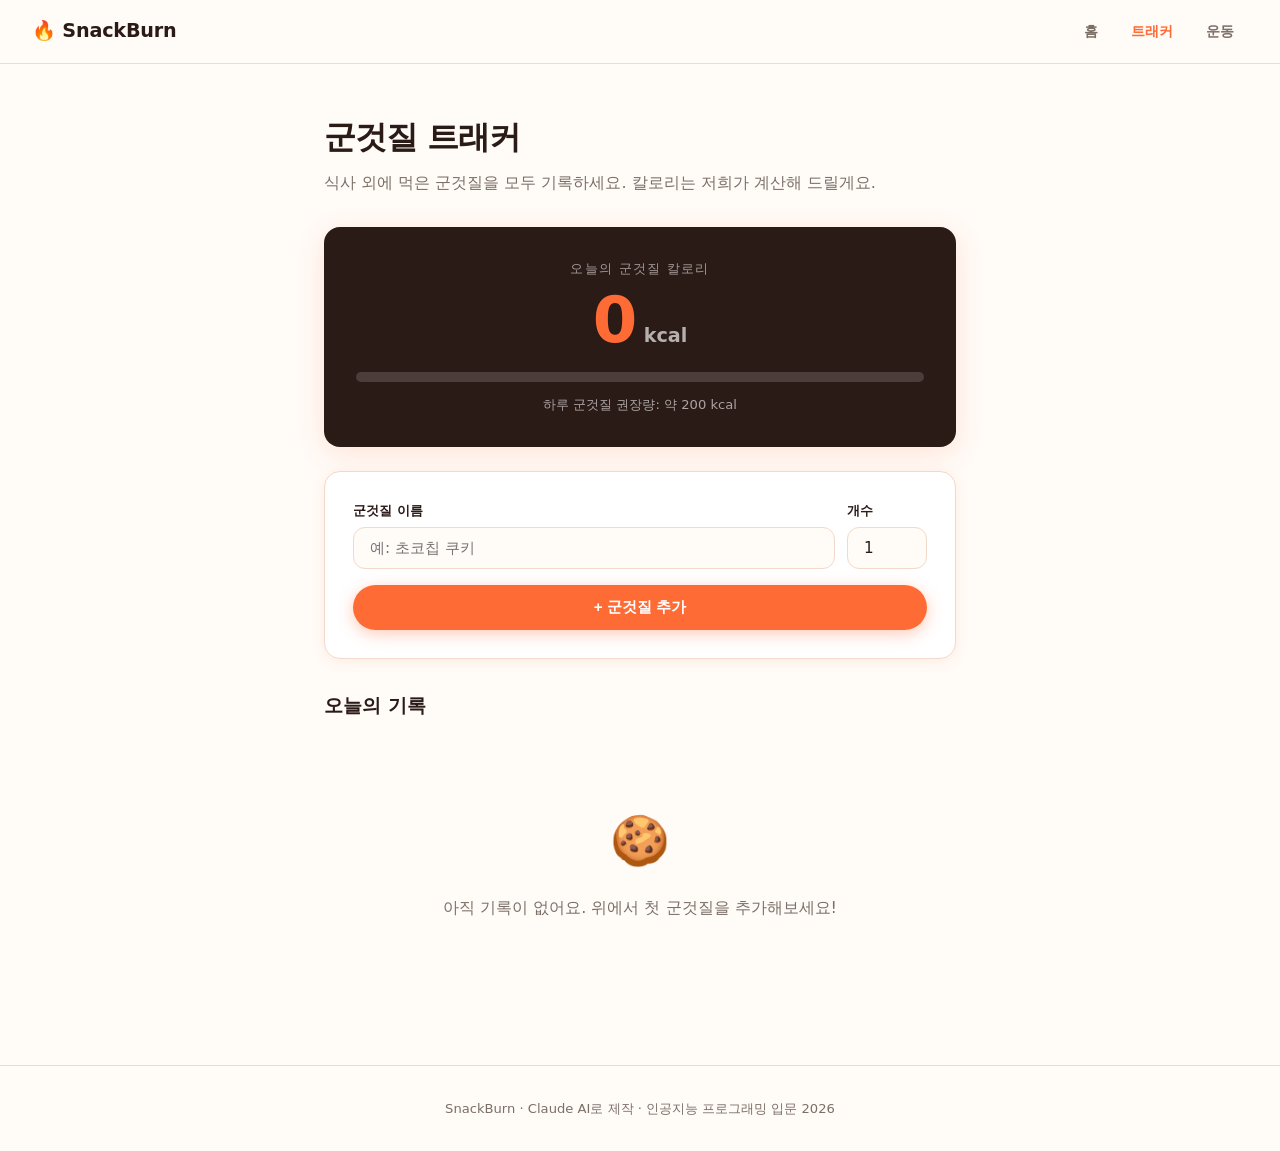
==== tracker.html @ 4776e275 "Add files via upload" ====
<!DOCTYPE html>
<html lang="ko">
<head>
  <meta charset="UTF-8" />
  <meta name="viewport" content="width=device-width, initial-scale=1.0" />
  <title>트래커 — SnackBurn</title>
  <link rel="stylesheet" href="style.css" />
</head>
<body>
  <!-- NAV -->
  <nav class="navbar">
    <a href="index.html" class="nav-logo">🔥 SnackBurn</a>
    <button class="nav-toggle" onclick="toggleNav()" aria-label="메뉴">☰</button>
    <ul class="nav-links" id="navLinks">
      <li><a href="index.html">홈</a></li>
      <li><a href="tracker.html" class="active">트래커</a></li>
      <li><a href="workout.html">운동</a></li>
    </ul>
  </nav>

  <main class="page-main">
    <div class="page-header">
      <h1>군것질 트래커</h1>
      <p>식사 외에 먹은 군것질을 모두 기록하세요. 칼로리는 저희가 계산해 드릴게요.</p>
    </div>

    <!-- TOTAL DISPLAY -->
    <section class="total-card">
      <p class="total-label">오늘의 군것질 칼로리</p>
      <div class="total-num"><span id="totalCalories">0</span><span class="total-unit">kcal</span></div>
      <div class="progress-track">
        <div class="progress-fill" id="progressFill"></div>
      </div>
      <p class="progress-hint" id="progressHint">하루 군것질 권장량: 약 200 kcal</p>
    </section>

    <!-- ADD FORM -->
    <section class="card add-form">
      <div class="add-row">
        <div class="form-group grow">
          <label for="snackName">군것질 이름</label>
          <input type="text" id="snackName" placeholder="예: 초코칩 쿠키"
                 onkeydown="if(event.key==='Enter') addSnack()" />
        </div>
        <div class="form-group qty">
          <label for="snackQty">개수</label>
          <input type="number" id="snackQty" value="1" min="1" max="20" />
        </div>
      </div>
      <div id="formError" class="error-msg hidden"></div>
      <button class="btn-primary" id="addBtn" onclick="addSnack()">+ 군것질 추가</button>
    </section>

    <!-- SNACK LIST -->
    <section class="snack-list-section">
      <div class="list-header">
        <h2>오늘의 기록</h2>
        <button class="btn-ghost btn-sm hidden" id="clearBtn" onclick="confirmClear()">전체 삭제</button>
      </div>

      <div class="empty-state hidden" id="emptyState">
        <div class="empty-icon">🍪</div>
        <p>아직 기록이 없어요. 위에서 첫 군것질을 추가해보세요!</p>
      </div>

      <ul class="snack-list" id="snackList"></ul>
    </section>

    <a href="workout.html" class="btn-secondary full hidden" id="workoutCta">어떻게 태울지 보기 →</a>
  </main>

  <!-- CLEAR CONFIRM MODAL -->
  <div class="modal-overlay hidden" id="modalOverlay">
    <div class="modal">
      <h3>오늘 기록을 모두 지울까요?</h3>
      <p>오늘 기록한 모든 군것질이 삭제됩니다.</p>
      <div class="modal-btns">
        <button class="btn-ghost" onclick="closeModal()">취소</button>
        <button class="btn-danger" onclick="doClear()">삭제</button>
      </div>
    </div>
  </div>

  <footer class="footer">
    <p>SnackBurn · Claude AI로 제작 · 인공지능 프로그래밍 입문 2026</p>
  </footer>

  <script src="storage.js"></script>
  <script>
    const GUIDELINE = 200; // 진행 바 기준이 되는 하루 군것질 권장 칼로리

    function toggleNav() {
      document.getElementById('navLinks').classList.toggle('open');
    }

    function show(id) { document.getElementById(id).classList.remove('hidden'); }
    function hide(id) { document.getElementById(id).classList.add('hidden'); }
    function setError(msg) {
      const el = document.getElementById('formError');
      el.textContent = msg;
      el.classList.toggle('hidden', !msg);
    }

    // ── 군것질 추가 ───────────────────────────────────────────
    async function addSnack() {
      const name = document.getElementById('snackName').value.trim();
      const qty = parseInt(document.getElementById('snackQty').value) || 1;
      setError('');

      if (!name) return setError('군것질 이름을 먼저 입력하세요.');

      const btn = document.getElementById('addBtn');
      btn.disabled = true;
      btn.textContent = '계산 중…';

      try {
        const prompt = `다음 군것질의 칼로리를 추정해줘: "${name}", 개수: ${qty}개.

반드시 아래 형식의 유효한 JSON 객체만 반환해줘 (마크다운, 추가 설명 없이):
{ "calories": 숫자, "note": "이 군것질에 대한 짧고 친근한 한 줄 코멘트(한국어)" }

calories 값은 주어진 개수에 대한 총 칼로리를 하나의 정수로 표현해줘. 입력이 음식이 아니라면 { "calories": 0, "note": "이건 군것질이 아닌 것 같아요!" } 를 반환해줘.`;

        const response = await fetch('https://api.anthropic.com/v1/messages', {
          method: 'POST',
          headers: { 'Content-Type': 'application/json' },
          body: JSON.stringify({
            model: 'claude-sonnet-4-6',
            max_tokens: 300,
            messages: [{ role: 'user', content: prompt }]
          })
        });
        if (!response.ok) throw new Error('API error');
        const data = await response.json();
        let raw = data.content.map(b => b.type === 'text' ? b.text : '').join('');
        raw = raw.replace(/```json\s*/gi, '').replace(/```\s*/g, '').trim();
        const result = JSON.parse(raw);

        if (!result.calories || result.calories <= 0) {
          setError(result.note || '이건 군것질이 아닌 것 같아요. 다시 시도해보세요!');
          return;
        }

        SnackStore.addSnack({
          id: Date.now().toString(),
          name: name,
          qty: qty,
          calories: Math.round(result.calories),
          note: result.note || ''
        });

        document.getElementById('snackName').value = '';
        document.getElementById('snackQty').value = '1';
        render();

      } catch (err) {
        console.error(err);
        setError('칼로리를 계산하지 못했어요. 다시 시도해주세요.');
      } finally {
        btn.disabled = false;
        btn.textContent = '+ 군것질 추가';
      }
    }

    // ── 군것질 삭제 ───────────────────────────────────────────
    function removeSnack(id) {
      SnackStore.removeSnack(id);
      render();
    }

    // ── 전체 삭제 ─────────────────────────────────────────────
    function confirmClear() { show('modalOverlay'); }
    function closeModal() { hide('modalOverlay'); }
    function doClear() {
      SnackStore.clearDay();
      closeModal();
      render();
    }
    document.getElementById('modalOverlay').addEventListener('click', function(e) {
      if (e.target === this) closeModal();
    });

    // ── 렌더링 ────────────────────────────────────────────────
    function render() {
      const snacks = SnackStore.getToday();
      const total = snacks.reduce((s, x) => s + (x.calories || 0), 0);

      // 합계 + 진행 바
      document.getElementById('totalCalories').textContent = total;
      const pct = Math.min((total / GUIDELINE) * 100, 100);
      const fill = document.getElementById('progressFill');
      fill.style.width = pct + '%';
      fill.style.background = total > GUIDELINE ? 'var(--danger)' : 'var(--accent)';
      document.getElementById('progressHint').textContent =
        total > GUIDELINE
          ? `권장량(약 ${GUIDELINE} kcal)보다 ${total - GUIDELINE} kcal 초과`
          : `하루 군것질 권장량: 약 ${GUIDELINE} kcal`;

      // 목록
      const list = document.getElementById('snackList');
      list.innerHTML = '';
      if (snacks.length === 0) {
        show('emptyState');
        hide('clearBtn');
        hide('workoutCta');
      } else {
        hide('emptyState');
        show('clearBtn');
        show('workoutCta');
        snacks.forEach(s => {
          const li = document.createElement('li');
          li.className = 'snack-item';
          li.innerHTML = `
            <div class="snack-emoji">${snackEmoji(s.name)}</div>
            <div class="snack-info">
              <span class="snack-name">${escHtml(s.name)}${s.qty > 1 ? ` ×${s.qty}` : ''}</span>
              ${s.note ? `<span class="snack-note">${escHtml(s.note)}</span>` : ''}
            </div>
            <span class="snack-cal">${s.calories} kcal</span>
            <button class="snack-remove" onclick="removeSnack('${s.id}')" aria-label="삭제">✕</button>
          `;
          list.appendChild(li);
        });
      }
    }

    // ── 헬퍼 ──────────────────────────────────────────────────
    const FOOD_EMOJIS = {
      '초코': '🍫', 'choc': '🍫', '쿠키': '🍪', 'cookie': '🍪', '과자': '🍪',
      '칩': '🍟', 'chip': '🍟', '감자': '🍟', '콜라': '🥤', 'cola': '🥤', '음료': '🥤', '사이다': '🥤',
      '커피': '☕', 'coffee': '☕', '라떼': '☕', 'latte': '☕', '케이크': '🍰', 'cake': '🍰',
      '사탕': '🍬', 'candy': '🍬', '젤리': '🍬', '아이스': '🍦', '아이스크림': '🍦', 'ice': '🍦',
      '도넛': '🍩', 'donut': '🍩', '피자': '🍕', 'pizza': '🍕', '버거': '🍔', '햄버거': '🍔',
      '빵': '🍞', 'bread': '🍞', '바나나': '🍌', '사과': '🍎', '견과': '🥜', '땅콩': '🥜',
      '팝콘': '🍿', 'popcorn': '🍿', '주스': '🧃', 'juice': '🧃', '초콜릿': '🍫'
    };
    function snackEmoji(name) {
      const lower = name.toLowerCase();
      for (const key in FOOD_EMOJIS) {
        if (lower.includes(key.toLowerCase())) return FOOD_EMOJIS[key];
      }
      return '🍴';
    }
    function escHtml(s) {
      return String(s).replace(/&/g,'&amp;').replace(/</g,'&lt;')
        .replace(/>/g,'&gt;').replace(/"/g,'&quot;');
    }

    render();
  </script>
</body>
</html>
---- style.css ----
/* ── Variables ────────────────────────────────────────────── */
:root {
  --ink:        #2B1B17;   /* deep cocoa */
  --accent:     #FF6B35;   /* vivid orange - burn/energy */
  --accent-dk:  #E8551F;
  --green:      #16A34A;   /* exercise / positive */
  --green-dk:   #15803D;
  --bg:         #FFFBF7;   /* warm off-white */
  --surface:    #FFFFFF;
  --border:     #F2D9C9;   /* soft peach */
  --mid-gray:   #7C6F68;   /* warm gray */
  --light-bg:   #FFF4ED;   /* warm cream */
  --danger:     #EF4444;
  --nav-h:      64px;
  --radius:     16px;
  --shadow:     0 2px 14px rgba(255,107,53,.10);
  --shadow-md:  0 6px 28px rgba(255,107,53,.16);
}

*, *::before, *::after { box-sizing: border-box; margin: 0; padding: 0; }
html { scroll-behavior: smooth; }
body {
  font-family: system-ui, -apple-system, 'Segoe UI', sans-serif;
  background: var(--bg);
  color: var(--ink);
  line-height: 1.6;
  padding-top: var(--nav-h);
}

/* ── Nav ──────────────────────────────────────────────────── */
.navbar {
  position: fixed; top: 0; left: 0; right: 0; z-index: 100;
  height: var(--nav-h);
  background: rgba(255,251,247,.92);
  backdrop-filter: blur(12px);
  border-bottom: 1px solid var(--border);
  display: flex; align-items: center; justify-content: space-between;
  padding: 0 2rem; gap: 1rem;
}
.nav-logo {
  font-size: 1.2rem; font-weight: 800; color: var(--ink);
  text-decoration: none; letter-spacing: -.01em; flex-shrink: 0;
}
.nav-links { list-style: none; display: flex; gap: .25rem; }
.nav-links a {
  text-decoration: none; color: var(--mid-gray);
  font-size: .9rem; font-weight: 600; padding: .4rem .9rem;
  border-radius: 10px; transition: color .2s, background .2s;
}
.nav-links a:hover { color: var(--accent); background: var(--light-bg); }
.nav-links a.active { color: var(--accent); }
.nav-toggle {
  display: none; background: none; border: none; font-size: 1.4rem;
  cursor: pointer; color: var(--ink);
}
@media (max-width: 640px) {
  .nav-toggle { display: block; }
  .nav-links {
    display: none; flex-direction: column; position: absolute;
    top: var(--nav-h); left: 0; right: 0;
    background: var(--surface); border-bottom: 1px solid var(--border);
    padding: 1rem; gap: .25rem;
  }
  .nav-links.open { display: flex; }
}

/* ── Buttons ──────────────────────────────────────────────── */
.btn-primary {
  display: inline-block; background: var(--accent); color: #fff;
  font-weight: 700; font-size: .95rem; padding: .75rem 1.7rem;
  border-radius: 50px; border: none; cursor: pointer;
  text-decoration: none; transition: background .2s, transform .1s, box-shadow .2s;
  box-shadow: 0 4px 16px rgba(255,107,53,.35);
}
.btn-primary:hover { background: var(--accent-dk); transform: translateY(-1px); box-shadow: 0 6px 20px rgba(255,107,53,.42); }
.btn-primary:active { transform: translateY(0); }
.btn-primary:disabled { opacity: .6; cursor: not-allowed; transform: none; }

.btn-secondary {
  display: inline-block; background: var(--green); color: #fff;
  font-weight: 700; font-size: .95rem; padding: .75rem 1.7rem;
  border-radius: 50px; border: none; cursor: pointer; text-decoration: none;
  transition: background .2s, transform .1s; box-shadow: 0 4px 16px rgba(22,163,74,.30);
}
.btn-secondary:hover { background: var(--green-dk); transform: translateY(-1px); }
.btn-secondary.full { width: 100%; text-align: center; margin-top: 1.5rem; }

.btn-ghost {
  background: none; border: 1.5px solid var(--border); color: var(--mid-gray);
  font-size: .85rem; font-weight: 600; padding: .45rem .9rem;
  border-radius: 10px; cursor: pointer; transition: border-color .2s, color .2s;
}
.btn-ghost:hover { border-color: var(--accent); color: var(--accent); }
.btn-danger {
  background: var(--danger); color: #fff; border: none;
  font-size: .9rem; font-weight: 600; padding: .5rem 1.2rem;
  border-radius: 10px; cursor: pointer; transition: opacity .2s;
}
.btn-danger:hover { opacity: .85; }
.btn-sm { padding: .35rem .8rem; font-size: .82rem; }

/* ── Cards ────────────────────────────────────────────────── */
.card {
  background: var(--surface);
  border: 1px solid var(--border);
  border-radius: var(--radius);
  padding: 1.75rem;
  box-shadow: var(--shadow);
}

/* ── HERO ─────────────────────────────────────────────────── */
.hero {
  min-height: 78vh; display: flex; align-items: center;
  justify-content: space-between; gap: 3rem;
  max-width: 1100px; margin: 0 auto; padding: 4rem 2rem;
  flex-wrap: wrap;
}
.hero-inner { max-width: 540px; flex: 1 1 360px; }
.hero-eyebrow {
  font-size: .8rem; font-weight: 800; letter-spacing: .12em;
  text-transform: uppercase; color: var(--accent); margin-bottom: .75rem;
}
.hero-title {
  font-size: clamp(2.3rem, 5vw, 3.4rem); font-weight: 900;
  line-height: 1.12; letter-spacing: -.03em; color: var(--ink); margin-bottom: 1rem;
}
.hero-title .accent { color: var(--accent); }
.hero-sub {
  font-size: 1.1rem; color: var(--mid-gray); line-height: 1.7;
  margin-bottom: 2rem; max-width: 440px;
}

/* Today widget */
.today-widget {
  flex: 0 1 280px;
  background: var(--ink); color: #fff;
  border-radius: 24px; padding: 2rem;
  box-shadow: var(--shadow-md); text-align: center;
}
.tw-label { font-size: .8rem; text-transform: uppercase; letter-spacing: .1em; color: rgba(255,255,255,.55); margin-bottom: .75rem; }
.tw-calorie { display: flex; align-items: baseline; justify-content: center; gap: .4rem; margin-bottom: .5rem; }
.tw-num { font-size: 3.6rem; font-weight: 900; line-height: 1; color: var(--accent); }
.tw-unit { font-size: 1.1rem; color: rgba(255,255,255,.65); font-weight: 600; }
.tw-count { font-size: .9rem; color: rgba(255,255,255,.7); margin-bottom: 1.25rem; }
.tw-link { color: #fff; font-size: .88rem; font-weight: 600; text-decoration: none; border-bottom: 2px solid var(--accent); padding-bottom: 2px; }
.tw-link:hover { color: var(--accent); }

/* ── Concept ──────────────────────────────────────────────── */
.concept { padding: 5rem 2rem; max-width: 1000px; margin: 0 auto; text-align: center; }
.section-title { font-size: 2rem; font-weight: 900; letter-spacing: -.03em; color: var(--ink); margin-bottom: 2.5rem; }
.concept-grid { display: grid; grid-template-columns: repeat(auto-fit, minmax(220px, 1fr)); gap: 1.5rem; }
.concept-card {
  background: var(--surface); border: 1px solid var(--border);
  border-radius: var(--radius); padding: 2rem 1.5rem; box-shadow: var(--shadow);
  transition: transform .2s, box-shadow .2s;
}
.concept-card:hover { transform: translateY(-4px); box-shadow: var(--shadow-md); }
.concept-emoji { font-size: 2.6rem; margin-bottom: .75rem; }
.concept-step { font-size: .72rem; font-weight: 800; text-transform: uppercase; letter-spacing: .12em; color: var(--accent); margin-bottom: .4rem; }
.concept-card h3 { font-size: 1.2rem; margin-bottom: .5rem; }
.concept-card p { font-size: .9rem; color: var(--mid-gray); line-height: 1.6; }

/* ── CTA section ──────────────────────────────────────────── */
.cta-section {
  background: var(--light-bg); text-align: center;
  padding: 4rem 2rem; border-top: 1px solid var(--border);
}
.cta-section h2 { font-size: 2rem; font-weight: 900; letter-spacing: -.03em; margin-bottom: 1.5rem; }

/* ── Page layout ──────────────────────────────────────────── */
.page-main { max-width: 680px; margin: 0 auto; padding: 3rem 1.5rem 5rem; }
.page-header { margin-bottom: 2rem; }
.page-header h1 { font-size: 2rem; font-weight: 900; letter-spacing: -.03em; margin-bottom: .4rem; }
.page-header p { color: var(--mid-gray); }

/* ── Total card (tracker) ─────────────────────────────────── */
.total-card {
  background: var(--ink); color: #fff;
  border-radius: var(--radius); padding: 2rem; text-align: center;
  box-shadow: var(--shadow-md); margin-bottom: 1.5rem;
}
.total-label { font-size: .8rem; text-transform: uppercase; letter-spacing: .1em; color: rgba(255,255,255,.55); margin-bottom: .5rem; }
.total-num { display: flex; align-items: baseline; justify-content: center; gap: .4rem; margin-bottom: 1.25rem; }
.total-num #totalCalories { font-size: 4rem; font-weight: 900; line-height: 1; color: var(--accent); }
.total-unit { font-size: 1.2rem; color: rgba(255,255,255,.65); font-weight: 600; }
.progress-track { height: 10px; background: rgba(255,255,255,.15); border-radius: 50px; overflow: hidden; }
.progress-fill { height: 100%; width: 0%; background: var(--accent); border-radius: 50px; transition: width .5s ease, background .3s; }
.progress-hint { font-size: .82rem; color: rgba(255,255,255,.6); margin-top: .75rem; }

/* ── Add form ─────────────────────────────────────────────── */
.add-form { display: flex; flex-direction: column; gap: 1rem; margin-bottom: 2rem; }
.add-row { display: flex; gap: .75rem; }
.form-group { display: flex; flex-direction: column; gap: .4rem; }
.form-group.grow { flex: 1; }
.form-group.qty { width: 80px; }
.form-group label { font-size: .82rem; font-weight: 700; color: var(--ink); }
input[type=text], input[type=number] {
  width: 100%; padding: .7rem 1rem;
  border: 1.5px solid var(--border); border-radius: 12px;
  font-size: .95rem; font-family: inherit; background: var(--bg); color: var(--ink);
  transition: border-color .2s, box-shadow .2s;
}
input:focus { outline: none; border-color: var(--accent); box-shadow: 0 0 0 3px rgba(255,107,53,.18); }
.error-msg {
  background: #fef2f2; border: 1px solid #fca5a5; color: #b91c1c;
  padding: .65rem 1rem; border-radius: 10px; font-size: .9rem;
}

/* ── Snack list ───────────────────────────────────────────── */
.list-header { display: flex; align-items: center; justify-content: space-between; margin-bottom: 1rem; }
.list-header h2 { font-size: 1.2rem; font-weight: 800; }
.snack-list { list-style: none; display: flex; flex-direction: column; gap: .6rem; }
.snack-item {
  display: flex; align-items: center; gap: .9rem;
  background: var(--surface); border: 1px solid var(--border);
  border-radius: 14px; padding: .8rem 1rem; box-shadow: var(--shadow);
  animation: slideIn .25s ease;
}
@keyframes slideIn { from { opacity: 0; transform: translateY(-6px); } to { opacity: 1; transform: translateY(0); } }
.snack-emoji { font-size: 1.6rem; flex-shrink: 0; }
.snack-info { flex: 1; display: flex; flex-direction: column; min-width: 0; }
.snack-name { font-weight: 700; font-size: .95rem; }
.snack-note { font-size: .78rem; color: var(--mid-gray); }
.snack-cal { font-weight: 800; color: var(--accent); font-size: .95rem; flex-shrink: 0; }
.snack-remove {
  background: none; border: none; color: var(--mid-gray); cursor: pointer;
  font-size: 1rem; padding: .2rem .4rem; border-radius: 6px; transition: color .2s, background .2s;
}
.snack-remove:hover { color: var(--danger); background: #fef2f2; }

/* ── Burn banner (workout) ────────────────────────────────── */
.burn-banner {
  background: linear-gradient(135deg, var(--accent), var(--accent-dk));
  color: #fff; border-radius: var(--radius); padding: 2rem; text-align: center;
  box-shadow: var(--shadow-md); margin-bottom: 2rem;
}
.bb-label { font-size: .8rem; text-transform: uppercase; letter-spacing: .1em; opacity: .8; margin-bottom: .5rem; }
.bb-num { font-size: 2.4rem; font-weight: 900; }
.bb-num #burnCalories { font-size: 3rem; }
.bb-unit { font-size: 1.1rem; font-weight: 600; opacity: .9; }

/* ── Workout grid ─────────────────────────────────────────── */
.workout-grid { display: grid; grid-template-columns: repeat(auto-fit, minmax(150px, 1fr)); gap: 1rem; }
.workout-card {
  background: var(--surface); border: 1px solid var(--border);
  border-radius: var(--radius); padding: 1.75rem 1rem; text-align: center;
  box-shadow: var(--shadow); transition: transform .2s, box-shadow .2s;
}
.workout-card:hover { transform: translateY(-4px); box-shadow: var(--shadow-md); border-color: var(--green); }
.wc-emoji { font-size: 2.4rem; margin-bottom: .5rem; }
.wc-name { font-size: .95rem; font-weight: 700; margin-bottom: .75rem; color: var(--ink); }
.wc-time { color: var(--green); font-weight: 600; }
.wc-min { font-size: 2rem; font-weight: 900; }
.workout-note {
  text-align: center; margin-top: 2rem; font-size: .95rem;
  color: var(--mid-gray); background: var(--light-bg);
  padding: 1rem; border-radius: 12px;
}

/* ── Loading ──────────────────────────────────────────────── */
.loading-box {
  text-align: center; padding: 3rem;
  display: flex; flex-direction: column; align-items: center; gap: 1rem; color: var(--mid-gray);
}
.spinner {
  width: 40px; height: 40px; border: 3px solid var(--border);
  border-top-color: var(--accent); border-radius: 50%; animation: spin .8s linear infinite;
}
@keyframes spin { to { transform: rotate(360deg); } }

/* ── Empty state ──────────────────────────────────────────── */
.empty-state {
  text-align: center; padding: 4rem 2rem;
  display: flex; flex-direction: column; align-items: center; gap: 1rem;
}
.empty-icon { font-size: 3rem; }
.empty-state h2 { font-size: 1.3rem; font-weight: 800; }
.empty-state p { color: var(--mid-gray); }

/* ── Modal ────────────────────────────────────────────────── */
.modal-overlay {
  position: fixed; inset: 0; background: rgba(43,27,23,.5);
  display: flex; align-items: center; justify-content: center; z-index: 200;
}
.modal {
  background: var(--surface); border-radius: var(--radius);
  padding: 2rem; max-width: 360px; width: 90%; box-shadow: 0 20px 60px rgba(0,0,0,.25);
}
.modal h3 { font-size: 1.15rem; margin-bottom: .4rem; }
.modal p { color: var(--mid-gray); font-size: .9rem; margin-bottom: 1.5rem; }
.modal-btns { display: flex; justify-content: flex-end; gap: .75rem; }

/* ── Footer ───────────────────────────────────────────────── */
.footer {
  text-align: center; padding: 2rem; color: var(--mid-gray);
  font-size: .82rem; border-top: 1px solid var(--border);
}
.disclaimer { font-size: .72rem; opacity: .7; margin-top: .5rem; max-width: 480px; margin-left: auto; margin-right: auto; }

/* ── Utilities ────────────────────────────────────────────── */
.hidden { display: none !important; }
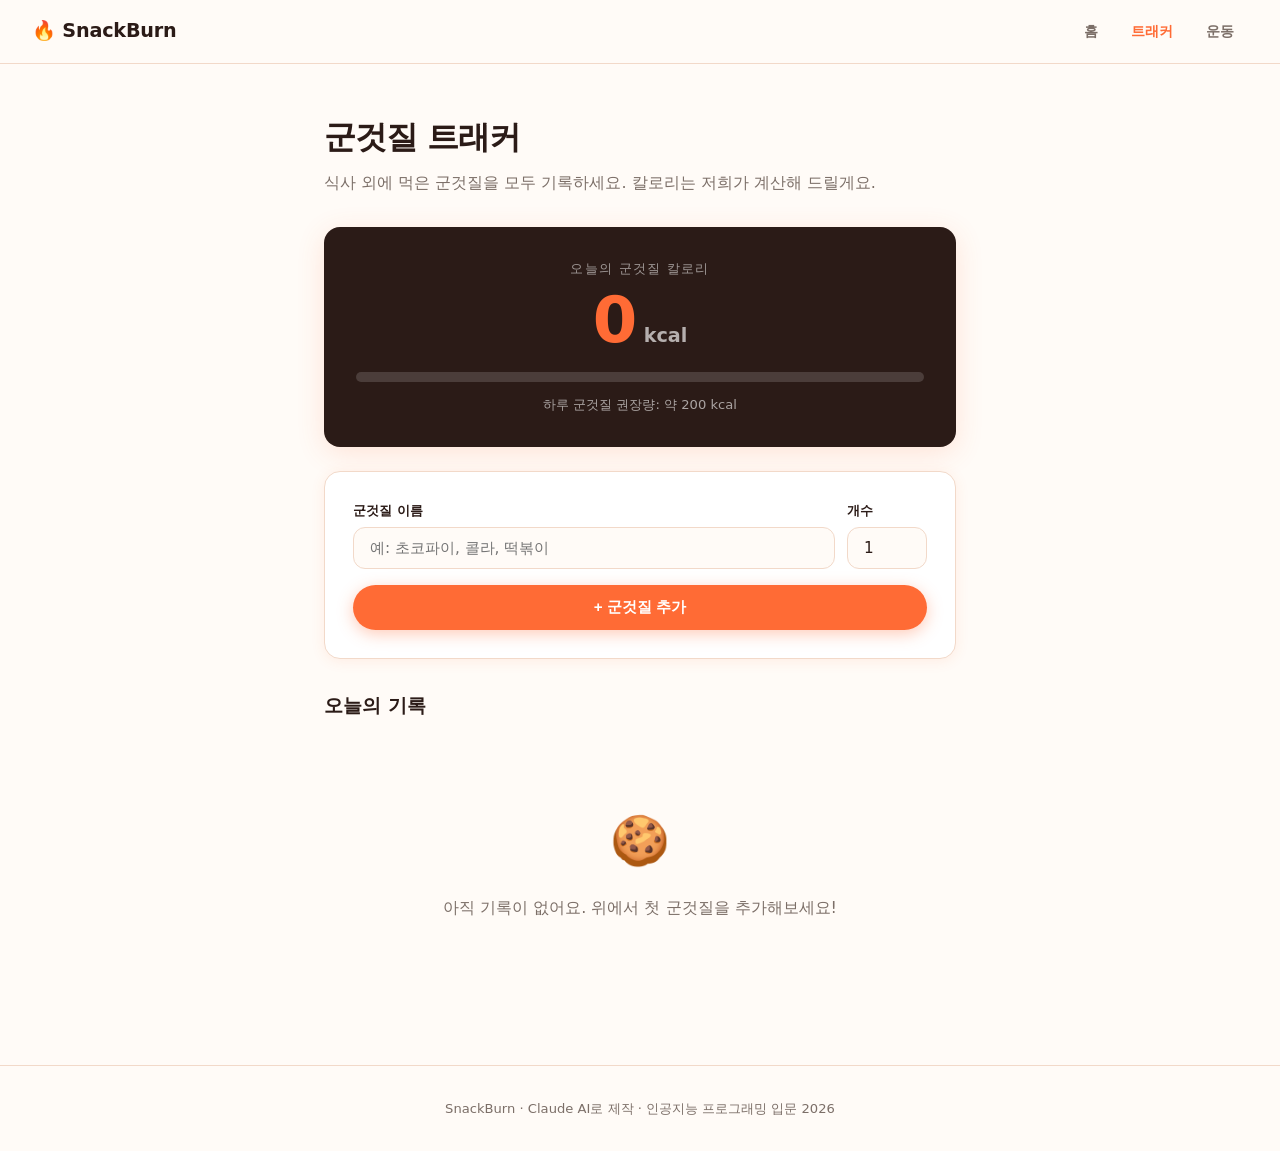
==== commit 0df29efb: "Update tracker.html" ====
--- a/tracker.html
+++ b/tracker.html
@@ -39,7 +39,8 @@
       <div class="add-row">
         <div class="form-group grow">
           <label for="snackName">군것질 이름</label>
-          <input type="text" id="snackName" placeholder="예: 초코칩 쿠키"
+          <input type="text" id="snackName" placeholder="예: 초코파이, 콜라, 떡볶이"
+                 oninput="onNameInput()"
                  onkeydown="if(event.key==='Enter') addSnack()" />
         </div>
         <div class="form-group qty">
@@ -47,6 +48,16 @@
           <input type="number" id="snackQty" value="1" min="1" max="20" />
         </div>
       </div>
+
+      <!-- 직접 입력 영역 (DB에 없을 때만 표시) -->
+      <div class="manual-cal hidden" id="manualCal">
+        <p class="manual-hint">📋 목록에 없는 군것질이에요. 1개당 칼로리를 직접 입력해주세요.</p>
+        <div class="form-group">
+          <label for="manualCalInput">1개당 칼로리 (kcal)</label>
+          <input type="number" id="manualCalInput" placeholder="예: 150" min="1" max="2000" />
+        </div>
+      </div>
+
       <div id="formError" class="error-msg hidden"></div>
       <button class="btn-primary" id="addBtn" onclick="addSnack()">+ 군것질 추가</button>
     </section>
@@ -86,6 +97,7 @@
   </footer>
 
   <script src="storage.js"></script>
+  <script src="snackdata.js"></script>
   <script>
     const GUIDELINE = 200; // 진행 바 기준이 되는 하루 군것질 권장 칼로리
 
@@ -101,65 +113,65 @@
       el.classList.toggle('hidden', !msg);
     }
 
+    // ── 이름 입력 시 DB 매칭 여부 확인 → 직접 입력 영역 표시/숨김 ──
+    function onNameInput() {
+      const name = document.getElementById('snackName').value.trim();
+      const manual = document.getElementById('manualCal');
+      if (!name) {
+        hide('manualCal');
+        return;
+      }
+      const found = lookupSnack(name);
+      if (found) {
+        hide('manualCal');
+      } else {
+        show('manualCal');
+      }
+    }
+
     // ── 군것질 추가 ───────────────────────────────────────────
-    async function addSnack() {
+    function addSnack() {
       const name = document.getElementById('snackName').value.trim();
       const qty = parseInt(document.getElementById('snackQty').value) || 1;
       setError('');
 
       if (!name) return setError('군것질 이름을 먼저 입력하세요.');
 
-      const btn = document.getElementById('addBtn');
-      btn.disabled = true;
-      btn.textContent = '계산 중…';
-
-      try {
-        const prompt = `다음 군것질의 칼로리를 추정해줘: "${name}", 개수: ${qty}개.
-
-반드시 아래 형식의 유효한 JSON 객체만 반환해줘 (마크다운, 추가 설명 없이):
-{ "calories": 숫자, "note": "이 군것질에 대한 짧고 친근한 한 줄 코멘트(한국어)" }
-
-calories 값은 주어진 개수에 대한 총 칼로리를 하나의 정수로 표현해줘. 입력이 음식이 아니라면 { "calories": 0, "note": "이건 군것질이 아닌 것 같아요!" } 를 반환해줘.`;
-
-        const response = await fetch('https://api.anthropic.com/v1/messages', {
-          method: 'POST',
-          headers: { 'Content-Type': 'application/json' },
-          body: JSON.stringify({
-            model: 'claude-sonnet-4-6',
-            max_tokens: 300,
-            messages: [{ role: 'user', content: prompt }]
-          })
-        });
-        if (!response.ok) throw new Error('API error');
-        const data = await response.json();
-        let raw = data.content.map(b => b.type === 'text' ? b.text : '').join('');
-        raw = raw.replace(/```json\s*/gi, '').replace(/```\s*/g, '').trim();
-        const result = JSON.parse(raw);
-
-        if (!result.calories || result.calories <= 0) {
-          setError(result.note || '이건 군것질이 아닌 것 같아요. 다시 시도해보세요!');
-          return;
+      // DB 조회
+      const found = lookupSnack(name);
+      let perCal, emoji;
+
+      if (found) {
+        perCal = found.cal;
+        emoji = found.emoji;
+      } else {
+        // 직접 입력값 사용
+        const manualVal = parseInt(document.getElementById('manualCalInput').value);
+        if (!manualVal || manualVal <= 0) {
+          show('manualCal');
+          return setError('목록에 없는 군것질이에요. 1개당 칼로리를 입력해주세요.');
         }
-
-        SnackStore.addSnack({
-          id: Date.now().toString(),
-          name: name,
-          qty: qty,
-          calories: Math.round(result.calories),
-          note: result.note || ''
-        });
-
-        document.getElementById('snackName').value = '';
-        document.getElementById('snackQty').value = '1';
-        render();
-
-      } catch (err) {
-        console.error(err);
-        setError('칼로리를 계산하지 못했어요. 다시 시도해주세요.');
-      } finally {
-        btn.disabled = false;
-        btn.textContent = '+ 군것질 추가';
-      }
+        perCal = manualVal;
+        emoji = snackEmoji(name);
+      }
+
+      const totalCal = perCal * qty;
+
+      SnackStore.addSnack({
+        id: Date.now().toString(),
+        name: name,
+        qty: qty,
+        calories: totalCal,
+        perCal: perCal,
+        emoji: emoji
+      });
+
+      // 폼 초기화
+      document.getElementById('snackName').value = '';
+      document.getElementById('snackQty').value = '1';
+      document.getElementById('manualCalInput').value = '';
+      hide('manualCal');
+      render();
     }
 
     // ── 군것질 삭제 ───────────────────────────────────────────
@@ -211,10 +223,10 @@
           const li = document.createElement('li');
           li.className = 'snack-item';
           li.innerHTML = `
-            <div class="snack-emoji">${snackEmoji(s.name)}</div>
+            <div class="snack-emoji">${s.emoji || snackEmoji(s.name)}</div>
             <div class="snack-info">
               <span class="snack-name">${escHtml(s.name)}${s.qty > 1 ? ` ×${s.qty}` : ''}</span>
-              ${s.note ? `<span class="snack-note">${escHtml(s.note)}</span>` : ''}
+              <span class="snack-note">1개당 ${s.perCal || Math.round(s.calories / s.qty)} kcal</span>
             </div>
             <span class="snack-cal">${s.calories} kcal</span>
             <button class="snack-remove" onclick="removeSnack('${s.id}')" aria-label="삭제">✕</button>
@@ -224,21 +236,10 @@
       }
     }
 
-    // ── 헬퍼 ──────────────────────────────────────────────────
-    const FOOD_EMOJIS = {
-      '초코': '🍫', 'choc': '🍫', '쿠키': '🍪', 'cookie': '🍪', '과자': '🍪',
-      '칩': '🍟', 'chip': '🍟', '감자': '🍟', '콜라': '🥤', 'cola': '🥤', '음료': '🥤', '사이다': '🥤',
-      '커피': '☕', 'coffee': '☕', '라떼': '☕', 'latte': '☕', '케이크': '🍰', 'cake': '🍰',
-      '사탕': '🍬', 'candy': '🍬', '젤리': '🍬', '아이스': '🍦', '아이스크림': '🍦', 'ice': '🍦',
-      '도넛': '🍩', 'donut': '🍩', '피자': '🍕', 'pizza': '🍕', '버거': '🍔', '햄버거': '🍔',
-      '빵': '🍞', 'bread': '🍞', '바나나': '🍌', '사과': '🍎', '견과': '🥜', '땅콩': '🥜',
-      '팝콘': '🍿', 'popcorn': '🍿', '주스': '🧃', 'juice': '🧃', '초콜릿': '🍫'
-    };
+    // ── 헬퍼: DB에 없는 음식의 이모지 추정 ────────────────────
     function snackEmoji(name) {
-      const lower = name.toLowerCase();
-      for (const key in FOOD_EMOJIS) {
-        if (lower.includes(key.toLowerCase())) return FOOD_EMOJIS[key];
-      }
+      const found = lookupSnack(name);
+      if (found) return found.emoji;
       return '🍴';
     }
     function escHtml(s) {
